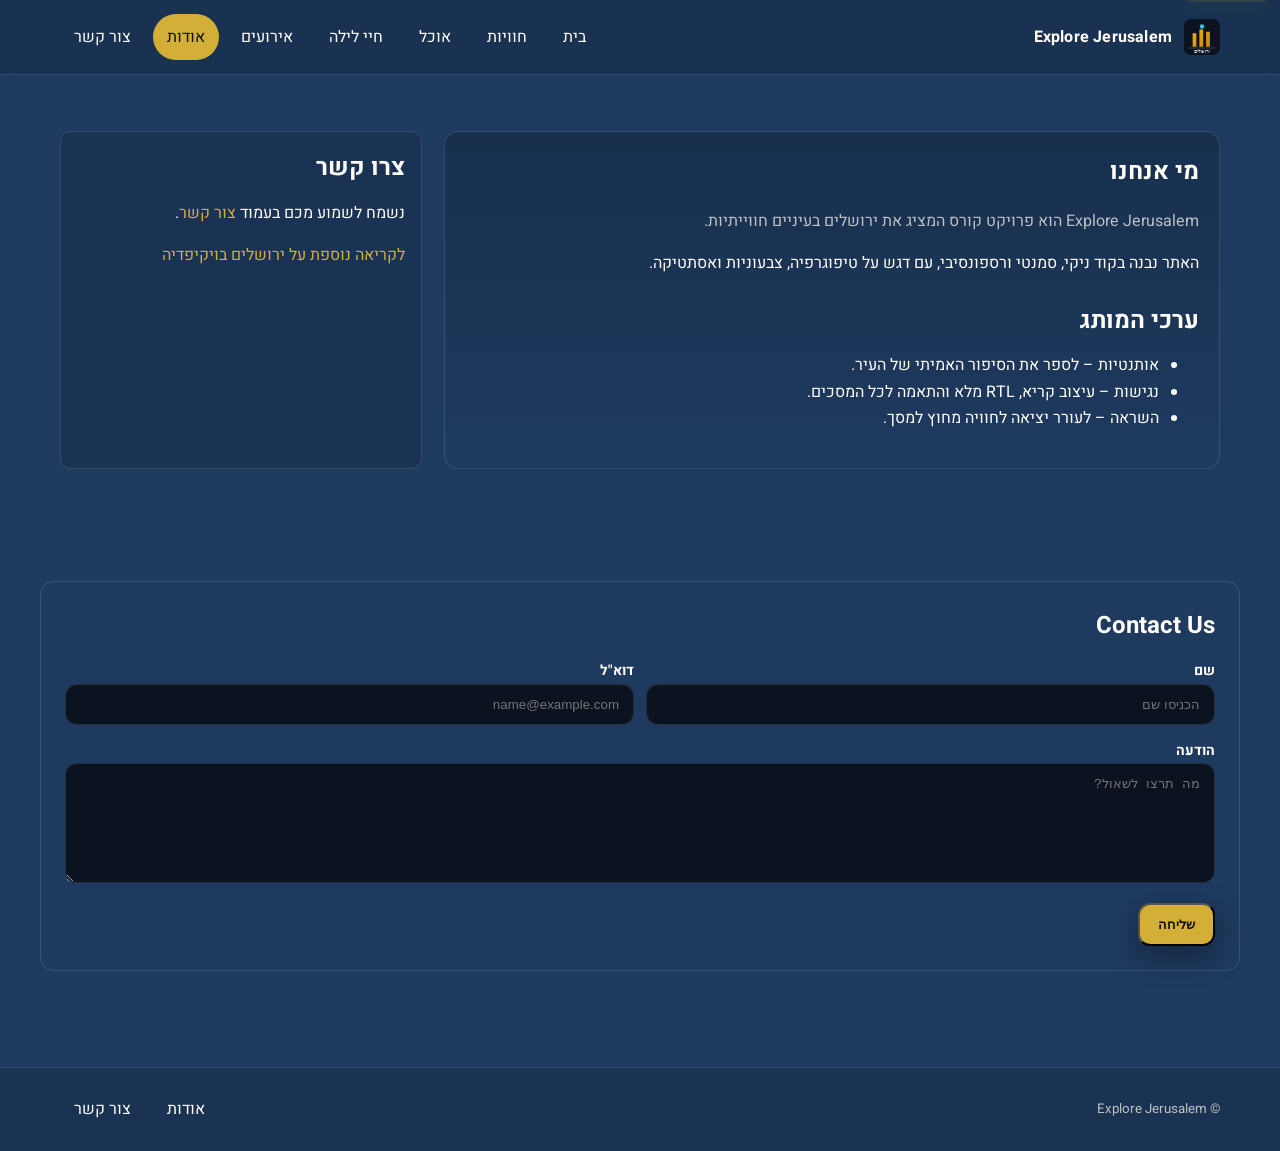
==== html/about.html @ 99f20b92 "Initial commit" ====
<!doctype html>
<html lang="he" dir="rtl">
<head>
	<meta charset="utf-8">
	<meta name="viewport" content="width=device-width, initial-scale=1">
	<title>Explore Jerusalem – אודות</title>
	<link rel="preconnect" href="https://fonts.googleapis.com">
	<link rel="preconnect" href="https://fonts.gstatic.com" crossorigin>
	<link href="https://fonts.googleapis.com/css2?family=Heebo:wght@400;700;900&display=swap" rel="stylesheet">
	<link rel="stylesheet" href="../css/style.css">
	<link rel="stylesheet" href="../css/responsive.css">
	<link rel="icon" href="../media/logo.svg">
</head>
<body>
	<a class="skip-link" href="#main">דלג לתוכן</a>
	<header class="header">
		<div class="container header-inner">
			<a class="brand" href="index.html" aria-label="בית">
				<img src="../media/logo.svg" alt="Explore Jerusalem">
				<span>Explore Jerusalem</span>
			</a>
			<input type="checkbox" id="nav-toggle" aria-label="פתיחת תפריט">
			<label class="hamburger" for="nav-toggle" aria-hidden="true"><span></span><span></span><span></span></label>
			<nav class="nav" aria-label="ניווט ראשי">
				<a href="index.html">בית</a>
				<a href="experiences.html">חוויות</a>
				<a href="food.html">אוכל</a>
				<a href="nightlife.html">חיי לילה</a>
				<a href="events.html">אירועים</a>
				<a class="active" href="about.html">אודות</a>
				<a href="contact.html">צור קשר</a>
			</nav>
		</div>
	</header>

	<main id="main" class="section">
		<div class="container layout">
			<article>
				<h1 class="m-0">מי אנחנו</h1>
				<p class="muted">Explore Jerusalem הוא פרויקט קורס המציג את ירושלים בעיניים חווייתיות.</p>
				<p class="mt-3">האתר נבנה בקוד ניקי, סמנטי ורספונסיבי, עם דגש על טיפוגרפיה, צבעוניות ואסתטיקה.
				</p>
				<h2 class="mt-6 m-0">ערכי המותג</h2>
				<ul class="mt-3">
					<li>אותנטיות – לספר את הסיפור האמיתי של העיר.</li>
					<li>נגישות – עיצוב קריא, RTL מלא והתאמה לכל המסכים.</li>
					<li>השראה – לעורר יציאה לחוויה מחוץ למסך.</li>
				</ul>
			</article>
			<aside class="aside">
				<h2 class="m-0">צרו קשר</h2>
				<p class="mt-3">נשמח לשמוע מכם בעמוד <a href="contact.html">צור קשר</a>.</p>
				<p class="mt-3"><a href="https://he.wikipedia.org/wiki/%D7%99%D7%A8%D7%95%D7%A9%D7%9C%D7%99%D7%9D" target="_blank" rel="noopener noreferrer">לקריאה נוספת על ירושלים בויקיפדיה</a></p>
			</aside>
		</div>
	</main>

	<section class="section" aria-labelledby="contact-title">
		<div class="container" style="background:#1E3A5F;border:1px solid rgba(255,253,245,0.12);border-radius:14px;padding:24px;">
			<h2 id="contact-title" class="m-0">Contact Us</h2>
			<form class="mt-3" action="#" method="post" style="display:flex;flex-wrap:wrap;gap:12px;align-items:flex-start;color:#FFFDF5;">
				<div style="flex:1 1 260px;min-width:240px;">
					<label class="label" for="about-name">שם</label>
					<input class="input" id="about-name" name="name" type="text" required placeholder="הכניסו שם">
				</div>
				<div style="flex:1 1 260px;min-width:240px;">
					<label class="label" for="about-email">דוא"ל</label>
					<input class="input" id="about-email" name="email" type="email" required placeholder="name@example.com">
				</div>
				<div style="flex:1 1 100%;min-width:240px;">
					<label class="label" for="about-message">הודעה</label>
					<textarea class="textarea" id="about-message" name="message" minlength="5" required placeholder="מה תרצו לשאול?"></textarea>
				</div>
				<button class="btn" type="submit" style="background:#D4AF37;color:#111;">שליחה</button>
			</form>
		</div>
	</section>

	<footer class="footer">
		<div class="container footer-inner">
			<small>© Explore Jerusalem</small>
			<nav class="nav" aria-label="ניווט תחתון">
				<a href="about.html">אודות</a>
				<a href="contact.html">צור קשר</a>
			</nav>
		</div>
	</footer>
</body>
</html>
---- css/style.css ----
/* Explore Jerusalem – Global Styles (RTL, Hebrew) */

:root {
	--color-bg: #1E3A5F; /* dark blue */
	--color-surface: #1E3A5F; /* unify */
	--color-card: #18304e; /* deeper card */
	--color-primary: #D4AF37; /* soft gold */
	--color-primary-600: #bd9b30; /* darker gold */
	--color-accent: #D4AF37; /* links in gold */
	--color-text: #FFFDF5; /* off-white */
	--color-muted: rgba(255, 253, 245, 0.7);
	--radius: 14px;
	--radius-sm: 10px;
	--shadow-1: 0 10px 30px rgba(0,0,0,0.35);
	--shadow-2: 0 20px 60px rgba(0,0,0,0.45);
	--max-w: 1200px;
}

/* Base */
* { box-sizing: border-box; }
html {
	direction: rtl;
	scroll-behavior: smooth;
}
body {
	margin: 0;
	font-family: "Heebo", "Rubik", "Assistant", system-ui, -apple-system, Segoe UI, Arial, sans-serif;
	background: var(--color-bg);
	color: var(--color-text);
	line-height: 1.65;
}
img { max-width: 100%; display: block; }
a { color: var(--color-accent); text-decoration: none; }
a:hover { text-decoration: underline; }

.container { width: 100%; max-width: var(--max-w); margin-inline: auto; padding-inline: 20px; }
.section { padding-block: 56px; }

/* Header & Nav */

.header {
	position: sticky; top: 0; z-index: 50;
	background: rgba(24, 48, 78, 0.75);
	backdrop-filter: blur(8px);
	border-bottom: 1px solid rgba(255, 253, 245, 0.12);
}
.header-inner { display: flex; align-items: center; justify-content: space-between; gap: 16px; padding: 14px 20px; }
.brand { display: flex; align-items: center; gap: 12px; color: var(--color-text); font-weight: 700; letter-spacing: 0.2px; }
.brand img { width: 36px; height: 36px; }

.nav {
	display: flex; align-items: center; gap: 8px; flex-wrap: wrap;
}
.nav a {
	color: var(--color-text);
	padding: 10px 14px; border-radius: 999px;
	transition: background .2s, color .2s, transform .2s;
}
.nav a:hover { background: rgba(255,253,245,0.12); color: var(--color-text); transform: translateY(-1px); }
.nav a.active { background: var(--color-primary); color: #111; }

/* Hero */
.hero {
	position: relative; isolation: isolate; overflow: hidden;
	background: url("../media/hero-jerusalem.svg") center/cover no-repeat, linear-gradient(180deg, #18304e, #1E3A5F);
}
.hero::after {
	content: ""; position: absolute; inset: 0; background: linear-gradient(180deg, rgba(0,0,0,.45), rgba(0,0,0,.65)); z-index: -1;
}
.hero-content { padding-block: 96px; text-align: center; }
.hero h1 { font-size: clamp(30px, 4vw, 56px); margin: 0 0 10px; letter-spacing: -0.5px; }
.hero p { font-size: clamp(16px, 2.2vw, 20px); color: var(--color-muted); margin: 0 0 22px; }
.btn {
	display: inline-flex; align-items: center; justify-content: center; gap: 10px;
	background: var(--color-primary); color: #111; font-weight: 700;
	padding: 12px 18px; border-radius: 12px; box-shadow: var(--shadow-1);
	transition: transform .15s ease, box-shadow .2s ease, background .2s ease;
}
.btn:hover { transform: translateY(-2px); background: var(--color-primary-600); box-shadow: var(--shadow-2); }
.btn.alt { background: transparent; color: var(--color-text); border: 1px solid rgba(255,253,245,0.35); }

/* Cards Grid */
.grid {
	display: grid; gap: 18px;
	grid-template-columns: repeat(12, 1fr);
}
.card {
	grid-column: span 12;
	background: linear-gradient(180deg, var(--color-card), #1E3A5F);
	border: 1px solid rgba(255,253,245,0.12);
	border-radius: var(--radius);
	overflow: hidden;
	box-shadow: var(--shadow-1);
}
.card img { width: 100%; height: 220px; object-fit: cover; }
.card-body { padding: 18px; }
.card h3 { margin: 0 0 6px; font-size: 20px; }
.card p { margin: 0; color: var(--color-muted); }

/* Two-column layout */
.layout {
	display: grid; gap: 22px; grid-template-columns: 1fr;
}
.aside {
 	background: rgba(24, 48, 78, 0.6);
	border: 1px solid rgba(255,253,245,0.12);
	border-radius: var(--radius-sm);
	padding: 16px;
}

/* Article */
article {
	background: linear-gradient(180deg, var(--color-card), #1E3A5F);
	border: 1px solid rgba(255,253,245,0.12);
	border-radius: var(--radius);
	padding: 20px;
}

/* Lists */
ul.inline { display: flex; flex-wrap: wrap; gap: 8px 14px; padding: 0; margin: 0; list-style: none; }

/* Footer */
.footer {
	margin-top: 40px;
	border-top: 1px solid rgba(255,253,245,0.12);
	background: rgba(24, 48, 78, 0.75);
}
.footer-inner {
	display: flex; flex-wrap: wrap; align-items: center; justify-content: space-between; gap: 12px;
	padding: 18px 20px;
}
.footer small { color: var(--color-muted); }

/* Forms */
form { display: grid; gap: 14px; }
.label { font-weight: 700; font-size: 14px; color: var(--color-text); }
.input, .textarea, .select {
	width: 100%; background: #0b1220; color: var(--color-text);
	border: 1px solid rgba(148,163,184,0.2); border-radius: 12px;
	padding: 12px 14px;
}
.textarea { min-height: 120px; resize: vertical; }
.helper { color: var(--color-muted); font-size: 12px; }

/* Tables (if needed) */
.table { width: 100%; border-collapse: collapse; overflow: hidden; border-radius: var(--radius-sm); }
.table th, .table td { padding: 12px 14px; border-bottom: 1px solid rgba(148,163,184,0.12); text-align: right; }
.table thead th { background: rgba(148,163,184,0.08); }

/* Utilities */
.m-0 { margin: 0; }
.mt-2 { margin-top: 8px; }
.mt-3 { margin-top: 12px; }
.mt-4 { margin-top: 16px; }
.mt-6 { margin-top: 24px; }
.mb-6 { margin-bottom: 24px; }
.center { text-align: center; }
.muted { color: var(--color-muted); }

/* Media Queries */
@media (min-width: 768px) {
	.grid .card { grid-column: span 6; }
	.layout { grid-template-columns: 1.5fr 0.7fr; }
	.card img { height: 200px; }
	.hero-content { padding-block: 120px; }
}
@media (min-width: 1024px) {
	.grid .card { grid-column: span 4; }
	.card img { height: 220px; }
}

/* Simple hover lifts for cards */
.card { transition: transform .2s ease, box-shadow .2s ease; }
.card:hover { transform: translateY(-4px); box-shadow: var(--shadow-2); }

/* Skip link for accessibility */
.skip-link {
	position: absolute; right: 10px; top: -40px; background: var(--color-primary); color: #111; padding: 8px 12px; border-radius: 8px;
	transition: top .2s ease;
}
.skip-link:focus { top: 10px; }
---- css/responsive.css ----
/* Mobile-first responsive rules (<= 768px) + hamburger menu */

/* Hamburger toggle (checkbox hack) */
#nav-toggle { display: none; }
.hamburger { display: none; cursor: pointer; padding: 10px 12px; border-radius: 8px; border: 1px solid rgba(255,253,245,0.25); }
.hamburger span { display: block; width: 22px; height: 2px; background: #FFFDF5; margin: 5px 0; transition: transform .2s ease, opacity .2s ease; }

@media (max-width: 768px) {
	.nav { display: none; width: 100%; flex-direction: column; gap: 6px; padding-top: 10px; }
	.header-inner { flex-wrap: wrap; }
	.hamburger { display: inline-block; }
	#nav-toggle:checked ~ .nav { display: flex; }
}

/* Layout simplification */
@media (max-width: 768px) {
	.grid { grid-template-columns: 1fr !important; }
	.layout { grid-template-columns: 1fr !important; }
	.card img { height: 200px; }
}
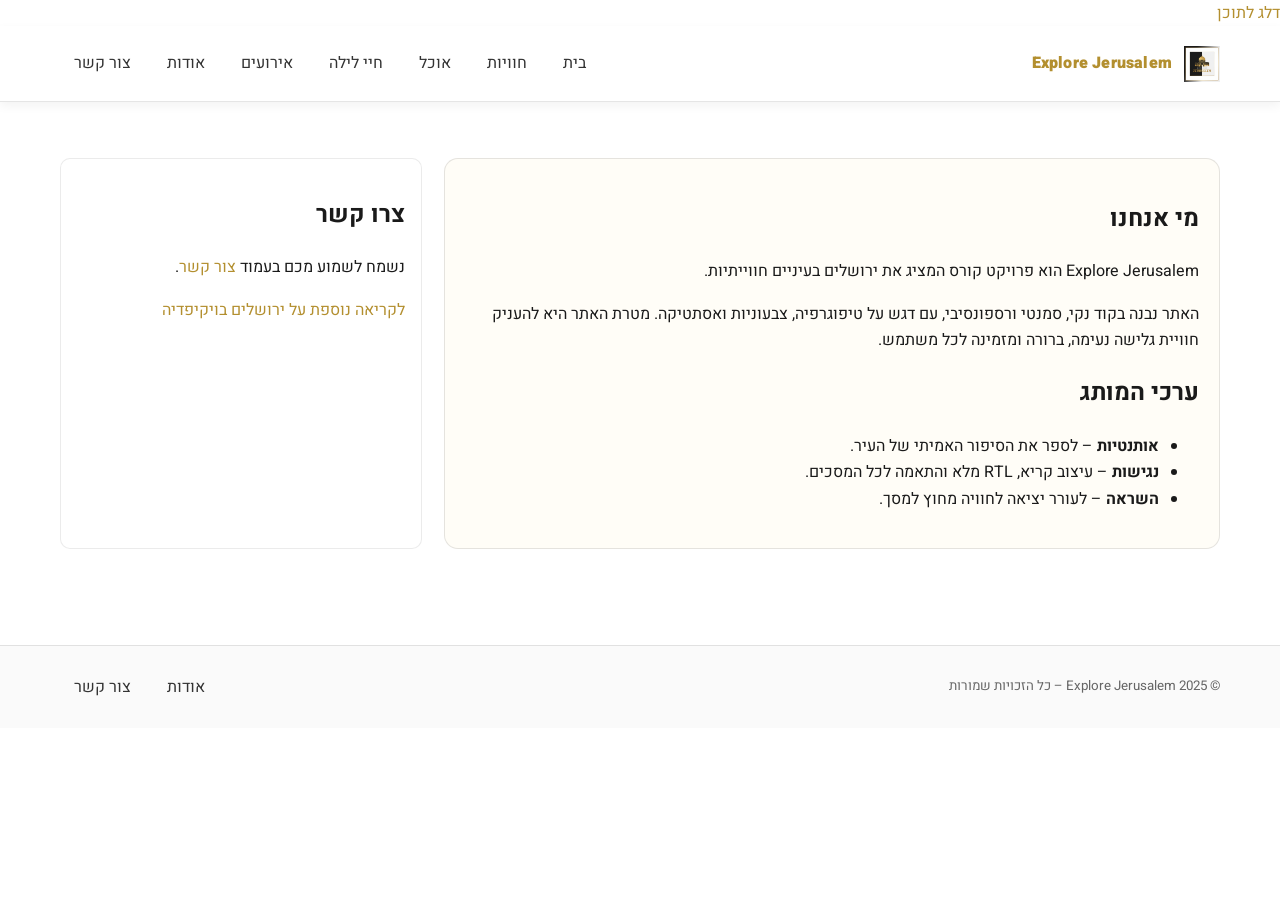
==== commit 6126f1bc: "Created full Explore Jerusalem static website structure: - Added main pages: index, food, experience" ====
--- a/html/about.html
+++ b/html/about.html
@@ -1,91 +1,66 @@
 <!doctype html>
 <html lang="he" dir="rtl">
 <head>
-	<meta charset="utf-8">
-	<meta name="viewport" content="width=device-width, initial-scale=1">
-	<title>Explore Jerusalem – אודות</title>
-	<link rel="preconnect" href="https://fonts.googleapis.com">
-	<link rel="preconnect" href="https://fonts.gstatic.com" crossorigin>
-	<link href="https://fonts.googleapis.com/css2?family=Heebo:wght@400;700;900&display=swap" rel="stylesheet">
-	<link rel="stylesheet" href="../css/style.css">
-	<link rel="stylesheet" href="../css/responsive.css">
-	<link rel="icon" href="../media/logo.svg">
+  <meta charset="utf-8">
+  <meta name="viewport" content="width=device-width, initial-scale=1">
+  <title>Explore Jerusalem – אודות</title>
+  <link rel="preconnect" href="https://fonts.googleapis.com">
+  <link rel="preconnect" href="https://fonts.gstatic.com" crossorigin>
+  <link href="https://fonts.googleapis.com/css2?family=Heebo:wght@400;700;900&display=swap" rel="stylesheet">
+  <link rel="stylesheet" href="../css/style.css">
+  <link rel="stylesheet" href="../css/responsive.css">
+  <link rel="icon" href="../media/logo.png">
 </head>
 <body>
-	<a class="skip-link" href="#main">דלג לתוכן</a>
-	<header class="header">
-		<div class="container header-inner">
-			<a class="brand" href="index.html" aria-label="בית">
-				<img src="../media/logo.svg" alt="Explore Jerusalem">
-				<span>Explore Jerusalem</span>
-			</a>
-			<input type="checkbox" id="nav-toggle" aria-label="פתיחת תפריט">
-			<label class="hamburger" for="nav-toggle" aria-hidden="true"><span></span><span></span><span></span></label>
-			<nav class="nav" aria-label="ניווט ראשי">
-				<a href="index.html">בית</a>
-				<a href="experiences.html">חוויות</a>
-				<a href="food.html">אוכל</a>
-				<a href="nightlife.html">חיי לילה</a>
-				<a href="events.html">אירועים</a>
-				<a class="active" href="about.html">אודות</a>
-				<a href="contact.html">צור קשר</a>
-			</nav>
-		</div>
-	</header>
+  <a class="skip-link" href="#main">דלג לתוכן</a>
 
-	<main id="main" class="section">
-		<div class="container layout">
-			<article>
-				<h1 class="m-0">מי אנחנו</h1>
-				<p class="muted">Explore Jerusalem הוא פרויקט קורס המציג את ירושלים בעיניים חווייתיות.</p>
-				<p class="mt-3">האתר נבנה בקוד ניקי, סמנטי ורספונסיבי, עם דגש על טיפוגרפיה, צבעוניות ואסתטיקה.
-				</p>
-				<h2 class="mt-6 m-0">ערכי המותג</h2>
-				<ul class="mt-3">
-					<li>אותנטיות – לספר את הסיפור האמיתי של העיר.</li>
-					<li>נגישות – עיצוב קריא, RTL מלא והתאמה לכל המסכים.</li>
-					<li>השראה – לעורר יציאה לחוויה מחוץ למסך.</li>
-				</ul>
-			</article>
-			<aside class="aside">
-				<h2 class="m-0">צרו קשר</h2>
-				<p class="mt-3">נשמח לשמוע מכם בעמוד <a href="contact.html">צור קשר</a>.</p>
-				<p class="mt-3"><a href="https://he.wikipedia.org/wiki/%D7%99%D7%A8%D7%95%D7%A9%D7%9C%D7%99%D7%9D" target="_blank" rel="noopener noreferrer">לקריאה נוספת על ירושלים בויקיפדיה</a></p>
-			</aside>
-		</div>
-	</main>
+  <!-- ה־Header ייטען אוטומטית -->
+  <div id="header-placeholder"></div>
 
-	<section class="section" aria-labelledby="contact-title">
-		<div class="container" style="background:#1E3A5F;border:1px solid rgba(255,253,245,0.12);border-radius:14px;padding:24px;">
-			<h2 id="contact-title" class="m-0">Contact Us</h2>
-			<form class="mt-3" action="#" method="post" style="display:flex;flex-wrap:wrap;gap:12px;align-items:flex-start;color:#FFFDF5;">
-				<div style="flex:1 1 260px;min-width:240px;">
-					<label class="label" for="about-name">שם</label>
-					<input class="input" id="about-name" name="name" type="text" required placeholder="הכניסו שם">
-				</div>
-				<div style="flex:1 1 260px;min-width:240px;">
-					<label class="label" for="about-email">דוא"ל</label>
-					<input class="input" id="about-email" name="email" type="email" required placeholder="name@example.com">
-				</div>
-				<div style="flex:1 1 100%;min-width:240px;">
-					<label class="label" for="about-message">הודעה</label>
-					<textarea class="textarea" id="about-message" name="message" minlength="5" required placeholder="מה תרצו לשאול?"></textarea>
-				</div>
-				<button class="btn" type="submit" style="background:#D4AF37;color:#111;">שליחה</button>
-			</form>
-		</div>
-	</section>
+  <main id="main" class="section">
+    <div class="container layout">
+      <article>
+        <h1 class="m-0">מי אנחנו</h1>
+        <p class="muted">Explore Jerusalem הוא פרויקט קורס המציג את ירושלים בעיניים חווייתיות.</p>
 
-	<footer class="footer">
-		<div class="container footer-inner">
-			<small>© Explore Jerusalem</small>
-			<nav class="nav" aria-label="ניווט תחתון">
-				<a href="about.html">אודות</a>
-				<a href="contact.html">צור קשר</a>
-			</nav>
-		</div>
-	</footer>
+        <p class="mt-3">
+          האתר נבנה בקוד נקי, סמנטי ורספונסיבי, עם דגש על טיפוגרפיה, צבעוניות ואסתטיקה.  
+          מטרת האתר היא להעניק חוויית גלישה נעימה, ברורה ומזמינה לכל משתמש.
+        </p>
+
+        <h2 class="mt-6 m-0">ערכי המותג</h2>
+        <ul class="mt-3">
+          <li><strong>אותנטיות</strong> – לספר את הסיפור האמיתי של העיר.</li>
+          <li><strong>נגישות</strong> – עיצוב קריא, RTL מלא והתאמה לכל המסכים.</li>
+          <li><strong>השראה</strong> – לעורר יציאה לחוויה מחוץ למסך.</li>
+        </ul>
+      </article>
+
+      <aside class="aside">
+        <h2 class="m-0">צרו קשר</h2>
+        <p class="mt-3">נשמח לשמוע מכם בעמוד <a href="contact.html">צור קשר</a>.</p>
+        <p class="mt-3">
+          <a href="https://he.wikipedia.org/wiki/%D7%99%D7%A8%D7%95%D7%A9%D7%9C%D7%99%D7%9D"
+             target="_blank" rel="noopener noreferrer">
+             לקריאה נוספת על ירושלים בויקיפדיה
+          </a>
+        </p>
+      </aside>
+    </div>
+  </main>
+
+  <!-- ה־Footer ייטען אוטומטית -->
+  <div id="footer-placeholder"></div>
+
+  <script>
+    // טעינת Header ו-Footer
+    fetch("../components/header.html")
+      .then(res => res.text())
+      .then(data => document.getElementById("header-placeholder").innerHTML = data);
+
+    fetch("../components/footer.html")
+      .then(res => res.text())
+      .then(data => document.getElementById("footer-placeholder").innerHTML = data);
+  </script>
 </body>
 </html>
-
-
--- a/css/style.css
+++ b/css/style.css
@@ -1,18 +1,18 @@
-/* Explore Jerusalem – Global Styles (RTL, Hebrew) */
+/* Explore Jerusalem – Light Theme (Gold & White, RTL, Hebrew) */
 
 :root {
-	--color-bg: #1E3A5F; /* dark blue */
-	--color-surface: #1E3A5F; /* unify */
-	--color-card: #18304e; /* deeper card */
-	--color-primary: #D4AF37; /* soft gold */
-	--color-primary-600: #bd9b30; /* darker gold */
-	--color-accent: #D4AF37; /* links in gold */
-	--color-text: #FFFDF5; /* off-white */
-	--color-muted: rgba(255, 253, 245, 0.7);
+	--color-bg: #ffffff; /* bright background */
+	--color-surface: #f9f7f2; /* off-white section */
+	--color-card: #fffdf7; /* cards */
+	--color-primary: #d4af37; /* gold */
+	--color-primary-600: #b38f2f; /* darker gold */
+	--color-accent: #b38f2f; /* for hover and icons */
+	--color-text: #1a1a1a; /* main text */
+	--color-muted: #555555; /* secondary text */
 	--radius: 14px;
 	--radius-sm: 10px;
-	--shadow-1: 0 10px 30px rgba(0,0,0,0.35);
-	--shadow-2: 0 20px 60px rgba(0,0,0,0.45);
+	--shadow-1: 0 4px 16px rgba(0,0,0,0.1);
+	--shadow-2: 0 6px 24px rgba(0,0,0,0.15);
 	--max-w: 1200px;
 }
 
@@ -37,47 +37,74 @@
 .section { padding-block: 56px; }
 
 /* Header & Nav */
-
 .header {
 	position: sticky; top: 0; z-index: 50;
-	background: rgba(24, 48, 78, 0.75);
+	background: rgba(255, 255, 255, 0.9);
 	backdrop-filter: blur(8px);
-	border-bottom: 1px solid rgba(255, 253, 245, 0.12);
+	border-bottom: 1px solid rgba(0,0,0,0.1);
+	box-shadow: 0 4px 10px rgba(0,0,0,0.05);
 }
 .header-inner { display: flex; align-items: center; justify-content: space-between; gap: 16px; padding: 14px 20px; }
-.brand { display: flex; align-items: center; gap: 12px; color: var(--color-text); font-weight: 700; letter-spacing: 0.2px; }
+.brand { display: flex; align-items: center; gap: 12px; color: var(--color-primary-600); font-weight: 900; letter-spacing: 0.2px; }
 .brand img { width: 36px; height: 36px; }
 
 .nav {
 	display: flex; align-items: center; gap: 8px; flex-wrap: wrap;
 }
 .nav a {
-	color: var(--color-text);
+	color: #333;
 	padding: 10px 14px; border-radius: 999px;
 	transition: background .2s, color .2s, transform .2s;
 }
-.nav a:hover { background: rgba(255,253,245,0.12); color: var(--color-text); transform: translateY(-1px); }
-.nav a.active { background: var(--color-primary); color: #111; }
+.nav a:hover { background: rgba(212,175,55,0.15); color: #111; transform: translateY(-1px); }
+.nav a.active { background: var(--color-primary); color: white; }
 
 /* Hero */
 .hero {
 	position: relative; isolation: isolate; overflow: hidden;
-	background: url("../media/hero-jerusalem.svg") center/cover no-repeat, linear-gradient(180deg, #18304e, #1E3A5F);
+	background: url("../media/jerusalem.jpg") center/cover no-repeat;
 }
 .hero::after {
-	content: ""; position: absolute; inset: 0; background: linear-gradient(180deg, rgba(0,0,0,.45), rgba(0,0,0,.65)); z-index: -1;
-}
-.hero-content { padding-block: 96px; text-align: center; }
-.hero h1 { font-size: clamp(30px, 4vw, 56px); margin: 0 0 10px; letter-spacing: -0.5px; }
-.hero p { font-size: clamp(16px, 2.2vw, 20px); color: var(--color-muted); margin: 0 0 22px; }
+	content: ""; position: absolute; inset: 0;
+	background: linear-gradient(180deg, rgba(255,255,255,0.15), rgba(255,255,255,0.8));
+	z-index: -1;
+}
+.hero-content {
+	padding-block: 120px;
+	text-align: center;
+	color: #222;
+}
+.hero h1 {
+	font-size: clamp(32px, 4vw, 56px);
+	margin: 0 0 10px;
+	color: #1a1a1a;
+	font-weight: 900;
+}
+.hero p {
+	font-size: clamp(16px, 2vw, 20px);
+	color: #444;
+	margin: 0 0 24px;
+}
 .btn {
 	display: inline-flex; align-items: center; justify-content: center; gap: 10px;
-	background: var(--color-primary); color: #111; font-weight: 700;
-	padding: 12px 18px; border-radius: 12px; box-shadow: var(--shadow-1);
+	background: var(--color-primary);
+	color: #fff;
+	font-weight: 700;
+	padding: 12px 20px;
+	border-radius: 12px;
+	box-shadow: var(--shadow-1);
 	transition: transform .15s ease, box-shadow .2s ease, background .2s ease;
 }
-.btn:hover { transform: translateY(-2px); background: var(--color-primary-600); box-shadow: var(--shadow-2); }
-.btn.alt { background: transparent; color: var(--color-text); border: 1px solid rgba(255,253,245,0.35); }
+.btn:hover {
+	transform: translateY(-2px);
+	background: var(--color-primary-600);
+	box-shadow: var(--shadow-2);
+}
+.btn.alt {
+	background: transparent;
+	color: var(--color-primary-600);
+	border: 2px solid var(--color-primary-600);
+}
 
 /* Cards Grid */
 .grid {
@@ -86,98 +113,108 @@
 }
 .card {
 	grid-column: span 12;
-	background: linear-gradient(180deg, var(--color-card), #1E3A5F);
-	border: 1px solid rgba(255,253,245,0.12);
+	background: var(--color-card);
+	border: 1px solid rgba(0,0,0,0.08);
 	border-radius: var(--radius);
 	overflow: hidden;
 	box-shadow: var(--shadow-1);
 }
 .card img { width: 100%; height: 220px; object-fit: cover; }
 .card-body { padding: 18px; }
-.card h3 { margin: 0 0 6px; font-size: 20px; }
-.card p { margin: 0; color: var(--color-muted); }
+.card h3 { margin: 0 0 6px; font-size: 20px; color: #111; }
+.card p { margin: 0; color: #555; }
 
 /* Two-column layout */
 .layout {
 	display: grid; gap: 22px; grid-template-columns: 1fr;
 }
 .aside {
- 	background: rgba(24, 48, 78, 0.6);
-	border: 1px solid rgba(255,253,245,0.12);
+	background: #fff;
+	border: 1px solid rgba(0,0,0,0.08);
 	border-radius: var(--radius-sm);
 	padding: 16px;
 }
 
 /* Article */
 article {
-	background: linear-gradient(180deg, var(--color-card), #1E3A5F);
-	border: 1px solid rgba(255,253,245,0.12);
+	background: var(--color-card);
+	border: 1px solid rgba(0,0,0,0.1);
 	border-radius: var(--radius);
 	padding: 20px;
 }
-
-/* Lists */
-ul.inline { display: flex; flex-wrap: wrap; gap: 8px 14px; padding: 0; margin: 0; list-style: none; }
 
 /* Footer */
 .footer {
 	margin-top: 40px;
-	border-top: 1px solid rgba(255,253,245,0.12);
-	background: rgba(24, 48, 78, 0.75);
+	border-top: 1px solid rgba(0,0,0,0.1);
+	background: #fafafa;
+	color: #555;
 }
 .footer-inner {
 	display: flex; flex-wrap: wrap; align-items: center; justify-content: space-between; gap: 12px;
 	padding: 18px 20px;
 }
-.footer small { color: var(--color-muted); }
+.footer small { color: #666; }
 
 /* Forms */
 form { display: grid; gap: 14px; }
-.label { font-weight: 700; font-size: 14px; color: var(--color-text); }
-.input, .textarea, .select {
-	width: 100%; background: #0b1220; color: var(--color-text);
-	border: 1px solid rgba(148,163,184,0.2); border-radius: 12px;
-	padding: 12px 14px;
-}
-.textarea { min-height: 120px; resize: vertical; }
-.helper { color: var(--color-muted); font-size: 12px; }
-
-/* Tables (if needed) */
-.table { width: 100%; border-collapse: collapse; overflow: hidden; border-radius: var(--radius-sm); }
-.table th, .table td { padding: 12px 14px; border-bottom: 1px solid rgba(148,163,184,0.12); text-align: right; }
-.table thead th { background: rgba(148,163,184,0.08); }
-
-/* Utilities */
-.m-0 { margin: 0; }
-.mt-2 { margin-top: 8px; }
-.mt-3 { margin-top: 12px; }
-.mt-4 { margin-top: 16px; }
-.mt-6 { margin-top: 24px; }
-.mb-6 { margin-bottom: 24px; }
-.center { text-align: center; }
-.muted { color: var(--color-muted); }
-
-/* Media Queries */
+
+/* Responsive Cards & Layout */
 @media (min-width: 768px) {
 	.grid .card { grid-column: span 6; }
 	.layout { grid-template-columns: 1.5fr 0.7fr; }
-	.card img { height: 200px; }
-	.hero-content { padding-block: 120px; }
 }
 @media (min-width: 1024px) {
 	.grid .card { grid-column: span 4; }
-	.card img { height: 220px; }
-}
-
-/* Simple hover lifts for cards */
-.card { transition: transform .2s ease, box-shadow .2s ease; }
-.card:hover { transform: translateY(-4px); box-shadow: var(--shadow-2); }
-
-/* Skip link for accessibility */
-.skip-link {
-	position: absolute; right: 10px; top: -40px; background: var(--color-primary); color: #111; padding: 8px 12px; border-radius: 8px;
-	transition: top .2s ease;
-}
-.skip-link:focus { top: 10px; }
-
-
+}
+
+/* Card Hover */
+.card {
+	transition: transform .2s ease, box-shadow .2s ease;
+}
+.card:hover {
+	transform: translateY(-4px);
+	box-shadow: var(--shadow-2);
+}
+
+
+details {
+  margin-top: 10px;
+  border-top: 1px solid rgba(0,0,0,0.1);
+  padding-top: 8px;
+}
+
+summary {
+  cursor: pointer;
+  font-weight: 700;
+  color: var(--color-primary-600);
+  list-style: none;
+  transition: color 0.2s ease;
+}
+
+summary:hover {
+  color: var(--color-primary);
+}
+
+details[open] summary {
+  color: var(--color-primary);
+}
+
+details .info {
+  margin-top: 10px;
+  background: var(--color-surface);
+  border-radius: var(--radius-sm);
+  padding: 12px 14px;
+  font-size: 0.95rem;
+  color: var(--color-text);
+  line-height: 1.7;
+}
+
+details .info ul {
+  padding-right: 18px;
+  margin: 6px 0 0 0;
+}
+
+details .info li {
+  margin-bottom: 4px;
+}
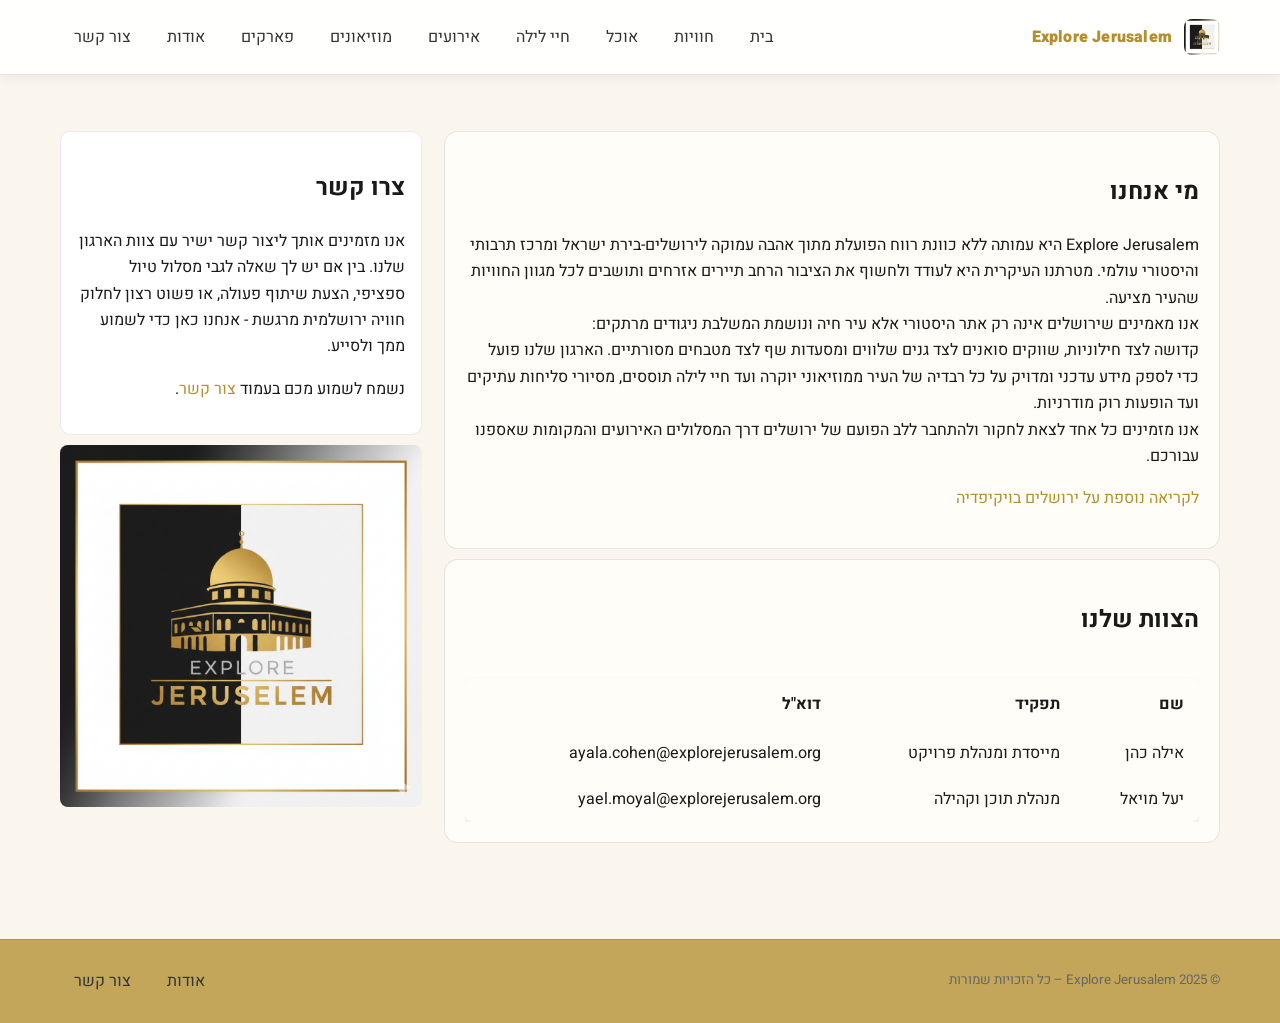
==== commit 6cf948cb: "Finalize Site Structure and Visual Enhancements" ====
--- a/html/about.html
+++ b/html/about.html
@@ -12,55 +12,109 @@
   <link rel="icon" href="../media/logo.png">
 </head>
 <body>
-  <a class="skip-link" href="#main">דלג לתוכן</a>
+  
+  <header class="header" role="banner">
+    <div class="container header-inner">
+      <a class="brand" href="index.html" aria-label="בית">
+        <img src="../media/logo.png" alt="Explore Jerusalem">
+        <span>Explore Jerusalem</span>
+      </a>
 
-  <!-- ה־Header ייטען אוטומטית -->
-  <div id="header-placeholder"></div>
+      <input type="checkbox" id="nav-toggle" aria-label="פתיחת תפריט">
+      <label class="hamburger" for="nav-toggle" aria-hidden="true">
+        <span></span>
+        <span></span>
+        <span></span>
+      </label>
+
+      <nav class="nav" aria-label="ניווט ראשי">
+        <a href="index.html">בית</a>
+        <a href="experiences.html">חוויות</a>
+        <a href="food.html">אוכל</a>
+        <a href="nightlife.html">חיי לילה</a>
+        <a href="events.html">אירועים</a>
+        <a href="museum.html">מוזיאונים</a>
+        <a href="park.html">פארקים</a>
+        <a href="about.html">אודות</a>
+        <a href="contact.html">צור קשר</a>
+      </nav>
+    </div>
+  </header>
 
   <main id="main" class="section">
     <div class="container layout">
-      <article>
-        <h1 class="m-0">מי אנחנו</h1>
-        <p class="muted">Explore Jerusalem הוא פרויקט קורס המציג את ירושלים בעיניים חווייתיות.</p>
+      <div class="col-flex-container">
+        <article>
+          <h1 class="m-0">מי אנחנו</h1>
+          <p>
+            Explore Jerusalem היא עמותה ללא כוונת רווח הפועלת מתוך אהבה עמוקה לירושלים-בירת ישראל ומרכז תרבותי והיסטורי עולמי. מטרתנו העיקרית היא לעודד ולחשוף את הציבור הרחב תיירים אזרחים ותושבים לכל מגוון החוויות שהעיר מציעה.
+            <br/>
+            אנו מאמינים שירושלים אינה רק אתר היסטורי אלא עיר חיה ונושמת המשלבת ניגודים מרתקים:<br/>
+            קדושה לצד חילוניות, שווקים סואנים לצד גנים שלווים ומסעדות שף לצד מטבחים מסורתיים. הארגון שלנו פועל כדי לספק מידע עדכני ומדויק על כל רבדיה של העיר ממוזיאוני יוקרה ועד חיי לילה תוססים, מסיורי סליחות עתיקים ועד הופעות רוק מודרניות.
+            <br/>
+            אנו מזמינים כל אחד לצאת לחקור ולהתחבר ללב הפועם של ירושלים דרך המסלולים האירועים והמקומות שאספנו עבורכם.
+          </p>
+          <p class="mt-3">
+            <a href="https://he.wikipedia.org/wiki/%D7%99%D7%A8%D7%95%D7%A9%D7%9C%D7%99%D7%9D"
+              target="_blank" rel="noopener noreferrer">
+              לקריאה נוספת על ירושלים בויקיפדיה
+            </a>
+          </p>
+        </article>
+        <article>
+          <h2 class="m-0">הצוות שלנו</h1>
+          <div class="table-responsive">
+            <table>
+              <thead>
+                <tr>
+                  <th>שם</th>
+                  <th>תפקיד</th>
+                  <th>דוא"ל</th>
+                </tr>
+              </thead>
+              <tbody>
+                <tr>
+                  <td>אילה כהן</td>
+                  <td>מייסדת ומנהלת פרויקט</td>
+                  <td>ayala.cohen@explorejerusalem.org</td>
+                </tr>
+                <tr>
+                  <td>יעל מויאל</td>
+                  <td>מנהלת תוכן וקהילה</td>
+                  <td>yael.moyal@explorejerusalem.org</td>
+                </tr>
+              </tbody>
+            </table>
+          </div>
+        </article>
+      </div>
+      <div class="col-flex-container">
+        <aside class="aside">
+          <h2 class="m-0">צרו קשר</h2>
+          <p>
+            אנו מזמינים אותך ליצור קשר ישיר עם צוות הארגון שלנו. בין אם יש לך שאלה לגבי מסלול טיול ספציפי, הצעת שיתוף פעולה, או פשוט רצון לחלוק חוויה ירושלמית מרגשת - אנחנו כאן כדי לשמוע ממך ולסייע.
+          </p>
+          <p class="mt-3">נשמח לשמוע מכם בעמוד <a href="contact.html">צור קשר</a>.</p>
+        </aside>
+        <div>
+          <img src="../media/logo.png"/>
+        </div>
+      </div>
 
-        <p class="mt-3">
-          האתר נבנה בקוד נקי, סמנטי ורספונסיבי, עם דגש על טיפוגרפיה, צבעוניות ואסתטיקה.  
-          מטרת האתר היא להעניק חוויית גלישה נעימה, ברורה ומזמינה לכל משתמש.
-        </p>
-
-        <h2 class="mt-6 m-0">ערכי המותג</h2>
-        <ul class="mt-3">
-          <li><strong>אותנטיות</strong> – לספר את הסיפור האמיתי של העיר.</li>
-          <li><strong>נגישות</strong> – עיצוב קריא, RTL מלא והתאמה לכל המסכים.</li>
-          <li><strong>השראה</strong> – לעורר יציאה לחוויה מחוץ למסך.</li>
-        </ul>
-      </article>
-
-      <aside class="aside">
-        <h2 class="m-0">צרו קשר</h2>
-        <p class="mt-3">נשמח לשמוע מכם בעמוד <a href="contact.html">צור קשר</a>.</p>
-        <p class="mt-3">
-          <a href="https://he.wikipedia.org/wiki/%D7%99%D7%A8%D7%95%D7%A9%D7%9C%D7%99%D7%9D"
-             target="_blank" rel="noopener noreferrer">
-             לקריאה נוספת על ירושלים בויקיפדיה
-          </a>
-        </p>
-      </aside>
+      
+      
     </div>
   </main>
 
-  <!-- ה־Footer ייטען אוטומטית -->
-  <div id="footer-placeholder"></div>
+  <footer class="footer" role="contentinfo">
+    <div class="container footer-inner">
+      <small>© 2025 Explore Jerusalem – כל הזכויות שמורות</small>
+      <nav class="nav" aria-label="ניווט תחתון">
+      <a href="about.html">אודות</a>
+      <a href="contact.html">צור קשר</a>
+      </nav>
+    </div>
+  </footer>
 
-  <script>
-    // טעינת Header ו-Footer
-    fetch("../components/header.html")
-      .then(res => res.text())
-      .then(data => document.getElementById("header-placeholder").innerHTML = data);
-
-    fetch("../components/footer.html")
-      .then(res => res.text())
-      .then(data => document.getElementById("footer-placeholder").innerHTML = data);
-  </script>
 </body>
 </html>
--- a/css/style.css
+++ b/css/style.css
@@ -1,7 +1,7 @@
 /* Explore Jerusalem – Light Theme (Gold & White, RTL, Hebrew) */
 
 :root {
-	--color-bg: #ffffff; /* bright background */
+	--color-bg: #FAF6ED; /* bright background */
 	--color-surface: #f9f7f2; /* off-white section */
 	--color-card: #fffdf7; /* cards */
 	--color-primary: #d4af37; /* gold */
@@ -11,17 +11,20 @@
 	--color-muted: #555555; /* secondary text */
 	--radius: 14px;
 	--radius-sm: 10px;
-	--shadow-1: 0 4px 16px rgba(0,0,0,0.1);
-	--shadow-2: 0 6px 24px rgba(0,0,0,0.15);
+	--shadow-1: 0 4px 16px rgba(0,0,0,0.45);
+	--shadow-2: 0 6px 24px rgba(0,0,0,0.65);
+	--shadow-3: 0 6px 24px rgba(0,0,0,0.15);
 	--max-w: 1200px;
 }
 
 /* Base */
 * { box-sizing: border-box; }
+
 html {
 	direction: rtl;
 	scroll-behavior: smooth;
 }
+
 body {
 	margin: 0;
 	font-family: "Heebo", "Rubik", "Assistant", system-ui, -apple-system, Segoe UI, Arial, sans-serif;
@@ -29,62 +32,120 @@
 	color: var(--color-text);
 	line-height: 1.65;
 }
-img { max-width: 100%; display: block; }
-a { color: var(--color-accent); text-decoration: none; }
-a:hover { text-decoration: underline; }
-
-.container { width: 100%; max-width: var(--max-w); margin-inline: auto; padding-inline: 20px; }
-.section { padding-block: 56px; }
+
+img { 
+	max-width: 100%;
+	display: block; 
+	border-radius: 8px;
+}
+
+a { 
+	color: var(--color-accent); 
+	text-decoration: none; 
+}
+
+a:hover { 
+	text-decoration: underline; 
+}
+
+.container { 
+	width: 100%;
+	max-width: var(--max-w); 
+	margin-inline: auto; 
+	padding-inline: 20px; 
+	padding-block: 56px;
+}
+
 
 /* Header & Nav */
 .header {
-	position: sticky; top: 0; z-index: 50;
-	background: rgba(255, 255, 255, 0.9);
+	position: sticky;
+	top: 0; 
+	z-index: 50;
+	background: rgba(255, 255, 255, 0.932);
 	backdrop-filter: blur(8px);
 	border-bottom: 1px solid rgba(0,0,0,0.1);
 	box-shadow: 0 4px 10px rgba(0,0,0,0.05);
 }
-.header-inner { display: flex; align-items: center; justify-content: space-between; gap: 16px; padding: 14px 20px; }
-.brand { display: flex; align-items: center; gap: 12px; color: var(--color-primary-600); font-weight: 900; letter-spacing: 0.2px; }
-.brand img { width: 36px; height: 36px; }
-
+
+.header-inner { 
+	display: flex; 
+	align-items: center; 
+	justify-content: space-between; 
+	gap: 16px; 
+	padding: 14px 20px; }
+
+.brand { 
+	display: flex;
+	align-items: center;
+	gap: 12px;
+	color: var(--color-primary-600); 
+	font-weight: 900; 
+	letter-spacing: 0.2px; 
+}
+
+.brand img { 
+	width: 36px; 
+	height: 36px; 
+}
+
+/*nav*/
 .nav {
-	display: flex; align-items: center; gap: 8px; flex-wrap: wrap;
-}
+	display: flex; 
+	align-items: center; 
+	gap: 8px; 
+	flex-wrap: wrap;
+}
+
 .nav a {
 	color: #333;
-	padding: 10px 14px; border-radius: 999px;
+	padding: 10px 14px; 
+	border-radius: 999px;
 	transition: background .2s, color .2s, transform .2s;
 }
-.nav a:hover { background: rgba(212,175,55,0.15); color: #111; transform: translateY(-1px); }
-.nav a.active { background: var(--color-primary); color: white; }
+.nav a:hover { 
+	background: rgba(212,175,55,0.15);
+	color: #111; 
+	transform: translateY(-1px); }
+
+.nav a.active { 
+	background: var(--color-primary); 
+	color: white; 
+}
 
 /* Hero */
 .hero {
-	position: relative; isolation: isolate; overflow: hidden;
+	position: relative; 
+	isolation: isolate; 
+	overflow: hidden;
 	background: url("../media/jerusalem.jpg") center/cover no-repeat;
 }
+
 .hero::after {
 	content: ""; position: absolute; inset: 0;
 	background: linear-gradient(180deg, rgba(255,255,255,0.15), rgba(255,255,255,0.8));
 	z-index: -1;
 }
+
 .hero-content {
 	padding-block: 120px;
 	text-align: center;
 	color: #222;
 }
+
 .hero h1 {
 	font-size: clamp(32px, 4vw, 56px);
 	margin: 0 0 10px;
 	color: #1a1a1a;
 	font-weight: 900;
 }
+
 .hero p {
 	font-size: clamp(16px, 2vw, 20px);
 	color: #444;
 	margin: 0 0 24px;
 }
+
 .btn {
 	display: inline-flex; align-items: center; justify-content: center; gap: 10px;
 	background: var(--color-primary);
@@ -95,11 +156,13 @@
 	box-shadow: var(--shadow-1);
 	transition: transform .15s ease, box-shadow .2s ease, background .2s ease;
 }
+
 .btn:hover {
 	transform: translateY(-2px);
 	background: var(--color-primary-600);
-	box-shadow: var(--shadow-2);
-}
+	box-shadow: var(--shadow-1);
+}
+
 .btn.alt {
 	background: transparent;
 	color: var(--color-primary-600);
@@ -108,9 +171,11 @@
 
 /* Cards Grid */
 .grid {
-	display: grid; gap: 18px;
+	display: grid; 
+	gap: 18px;
 	grid-template-columns: repeat(12, 1fr);
 }
+
 .card {
 	grid-column: span 12;
 	background: var(--color-card);
@@ -119,15 +184,33 @@
 	overflow: hidden;
 	box-shadow: var(--shadow-1);
 }
-.card img { width: 100%; height: 220px; object-fit: cover; }
+
+.card img { 
+	width: 100%; 
+	height: 220px; 
+	object-fit: cover; 
+}
+
 .card-body { padding: 18px; }
-.card h3 { margin: 0 0 6px; font-size: 20px; color: #111; }
-.card p { margin: 0; color: #555; }
+
+.card h3 {
+	margin: 0 0 6px; 
+	font-size: 20px; 
+	color: #111; 
+}
+
+.card p { 
+	margin: 0; 
+	color: #555; 
+}
 
 /* Two-column layout */
 .layout {
-	display: grid; gap: 22px; grid-template-columns: 1fr;
-}
+	display: grid; 
+	gap: 22px; 
+	grid-template-columns: 1fr;
+}
+
 .aside {
 	background: #fff;
 	border: 1px solid rgba(0,0,0,0.08);
@@ -147,31 +230,36 @@
 .footer {
 	margin-top: 40px;
 	border-top: 1px solid rgba(0,0,0,0.1);
-	background: #fafafa;
-	color: #555;
+	background: #b3902fc6;
+	color: #ffffff;
 }
 .footer-inner {
-	display: flex; flex-wrap: wrap; align-items: center; justify-content: space-between; gap: 12px;
+	display: flex;
+	flex-wrap: wrap; 
+	align-items: center; 
+	justify-content: space-between; 
+	gap: 12px;
 	padding: 18px 20px;
 }
+
 .footer small { color: #666; }
 
+.footer .nav a:hover{
+	background: rgba(255, 255, 255, 0.227);
+}
+
 /* Forms */
-form { display: grid; gap: 14px; }
-
-/* Responsive Cards & Layout */
-@media (min-width: 768px) {
-	.grid .card { grid-column: span 6; }
-	.layout { grid-template-columns: 1.5fr 0.7fr; }
-}
-@media (min-width: 1024px) {
-	.grid .card { grid-column: span 4; }
+form { 
+	display: grid;
+	gap: 14px;
+
 }
 
 /* Card Hover */
 .card {
 	transition: transform .2s ease, box-shadow .2s ease;
 }
+
 .card:hover {
 	transform: translateY(-4px);
 	box-shadow: var(--shadow-2);
@@ -218,3 +306,128 @@
 details .info li {
   margin-bottom: 4px;
 }
+
+/*home page*/
+.flex-container{
+	display: flex;
+	align-items: stretch;
+	justify-content: space-around;
+	flex-wrap: wrap;
+	gap: 20px;
+	padding-top: 0;
+}
+
+.flex-item {
+    flex-grow: 1; 
+    flex-basis: 40%;
+	min-width: 200px;
+	padding-top: 0;
+	display: flex;
+	flex-direction: column;
+
+}
+
+.flex-item video{
+    width: 100%;
+    border-radius: 8px;
+	aspect-ratio: 16 / 9; 
+}
+
+.flex-item iframe{
+    width: 100%;
+	height: 100%;
+    border-radius: 8px; 
+}
+
+/*about page*/
+.col-flex-container{
+	display: flex;
+	align-items: stretch;
+	flex-direction: column;
+	justify-content: flex-start;
+	flex-wrap: wrap;
+	gap: 10px;
+	padding-top: 0;
+}
+
+.table-responsive {
+    overflow-x: auto;
+    width: 100%;
+	min-width: 0;
+}
+
+table {
+    width: 100%;
+    margin-top: 20px;
+    box-shadow: 0 4px 8px rgba(0, 0, 0, 0.1); 
+    border-radius: 8px;
+    overflow: hidden;
+    direction: rtl;
+    border-collapse: collapse;
+}
+
+th {
+    font-weight: 700;
+    padding: 12px 15px;
+    text-align: right;
+}
+
+td {
+    padding: 10px 15px;
+    text-align: right;
+}
+
+.contact-form {
+    max-width: 600px;
+    margin: 0 auto 40px auto;
+    padding: 20px;
+    border: 1px solid #e0e0e0;
+    border-radius: 8px;
+    box-shadow: 0 4px 8px rgba(0, 0, 0, 0.05);
+}
+
+.form-group {
+    margin-bottom: 1.5rem;
+}
+
+.contact-form label {
+    display: block;
+    font-weight: 700;
+    margin-bottom: 5px;
+    color: #333;
+}
+
+.contact-form input[type="text"],
+.contact-form input[type="email"],
+.contact-form select,
+.contact-form textarea {
+    width: 100%;
+    padding: 10px;
+    border: 1px solid #ccc;
+    border-radius: 4px;
+    box-sizing: border-box; 
+    margin-top: 5px;
+    font-size: 16px;
+	box-shadow: var(--shadow-3);
+}
+
+.contact-form textarea {
+    resize: vertical; 
+}
+
+.btn-submit {
+    background-color: var(--color-primary); 
+    color: white;
+    padding: 12px 25px;
+    border: none;
+    border-radius: 4px;
+    cursor: pointer;
+    font-size: 18px;
+    font-weight: 700;
+    transition: background-color 0.3s;
+	box-shadow: var(--shadow-3);
+}
+
+.btn-submit:hover {
+    background-color: var(--color-primary-600);
+}
--- a/css/responsive.css
+++ b/css/responsive.css
@@ -1,12 +1,44 @@
 /* Mobile-first responsive rules (<= 768px) + hamburger menu */
 
 /* Hamburger toggle (checkbox hack) */
-#nav-toggle { display: none; }
-.hamburger { display: none; cursor: pointer; padding: 10px 12px; border-radius: 8px; border: 1px solid rgba(255,253,245,0.25); }
-.hamburger span { display: block; width: 22px; height: 2px; background: #FFFDF5; margin: 5px 0; transition: transform .2s ease, opacity .2s ease; }
+#nav-toggle { 
+	display: none; 
+}
+.hamburger { 
+	display: none; 
+	cursor: pointer; 
+	padding: 10px 12px; 
+	border-radius: 8px; 
+	border: 1px solid #b38f2f; 
+; }
 
-@media (max-width: 768px) {
-	.nav { display: none; width: 100%; flex-direction: column; gap: 6px; padding-top: 10px; }
+.hamburger span { 
+	display: block; 
+	width: 22px; 
+	height: 2px; 
+	background: #b38f2f; 
+	margin: 5px 0; 
+}
+
+#nav-toggle:checked ~ .hamburger span:nth-child(2) {
+    opacity: 0;
+}
+
+#nav-toggle:checked ~ .hamburger span:nth-child(1) {
+    transform: translateY(7px) rotate(45deg); 
+}
+
+#nav-toggle:checked ~ .hamburger span:nth-child(3) {
+    transform: translateY(-7px) rotate(-45deg);
+}
+
+@media (max-width: 980px) {
+	.nav { 
+		display: none;
+		width: 100%; 
+		flex-direction: 
+		column; gap: 6px; 
+		padding-top: 10px; }
 	.header-inner { flex-wrap: wrap; }
 	.hamburger { display: inline-block; }
 	#nav-toggle:checked ~ .nav { display: flex; }
@@ -20,3 +52,14 @@
 }
 
 
+/* Responsive Cards & Layout */
+@media (min-width: 768px) {
+	.grid .card { grid-column: span 6; }
+	.layout { grid-template-columns: 1.5fr 0.7fr; }
+}
+
+@media (min-width: 1024px) {
+	.grid .card { grid-column: span 4; }
+}
+
+
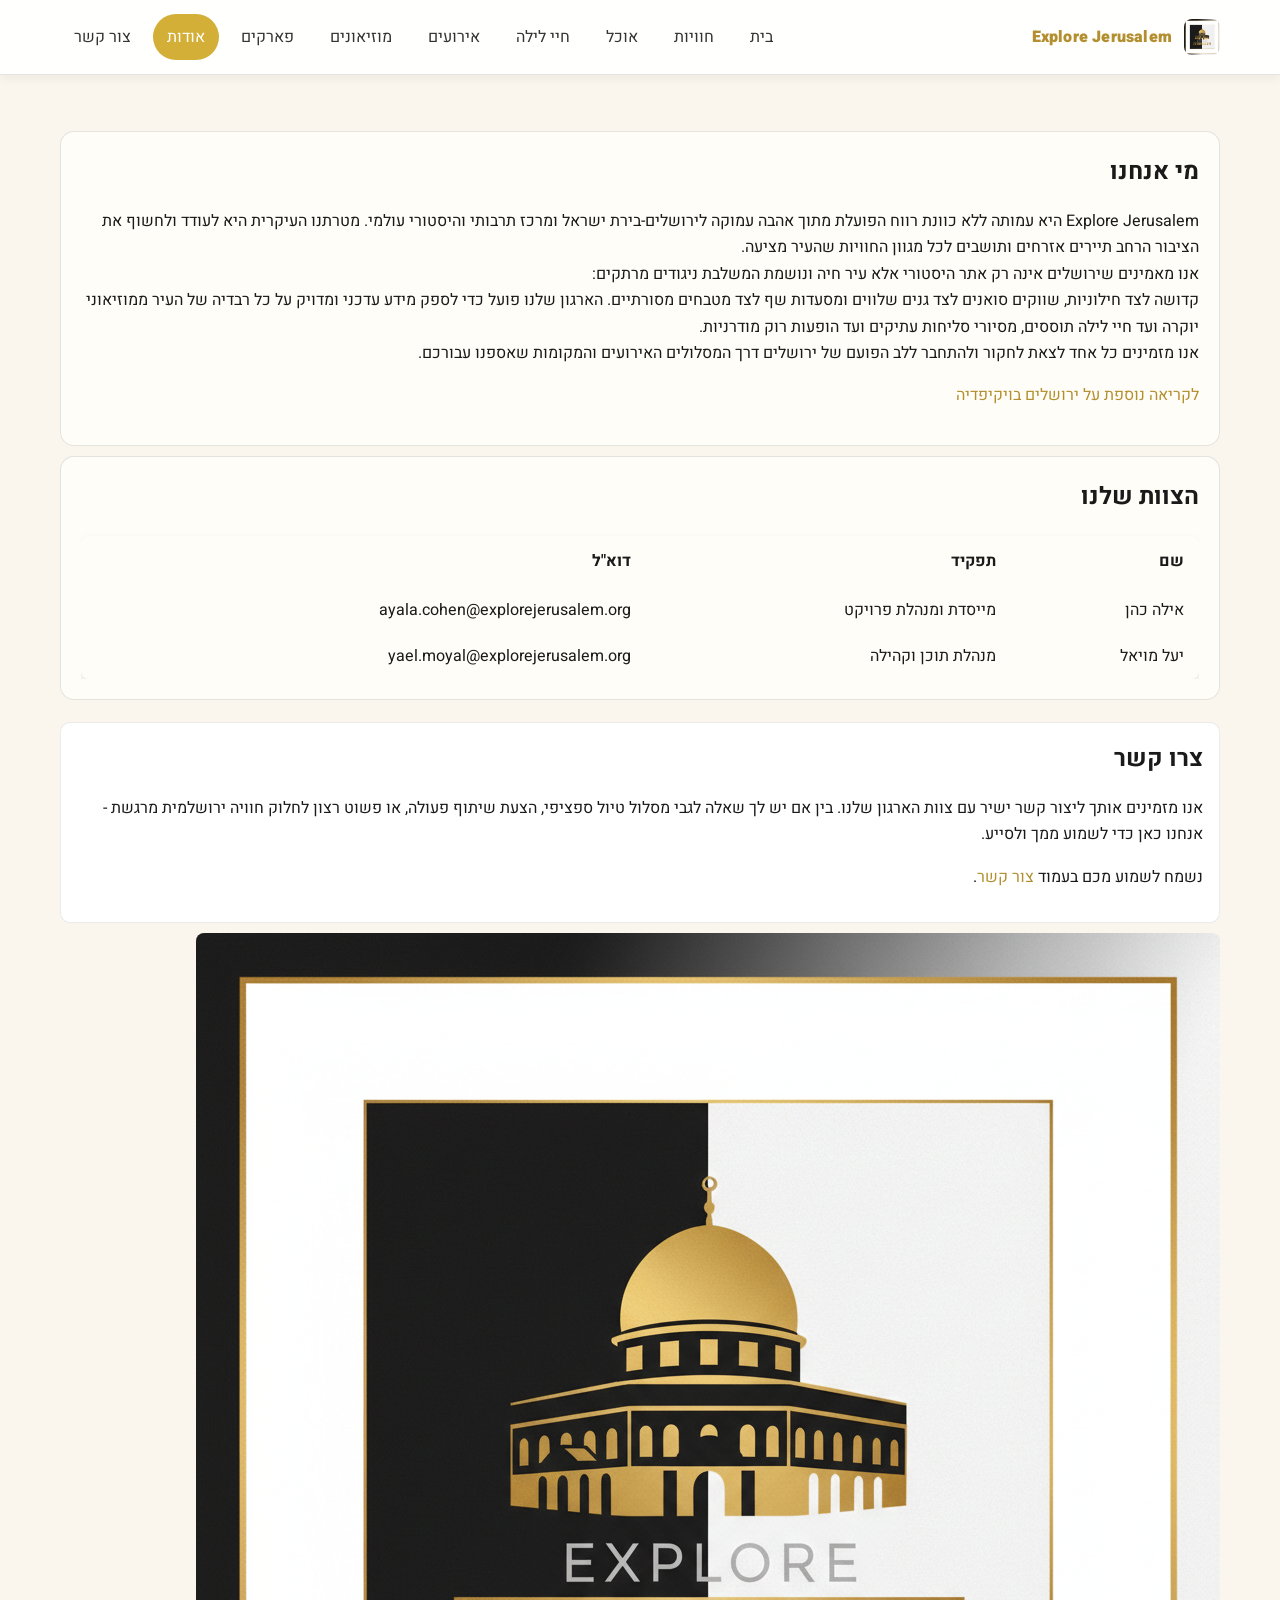
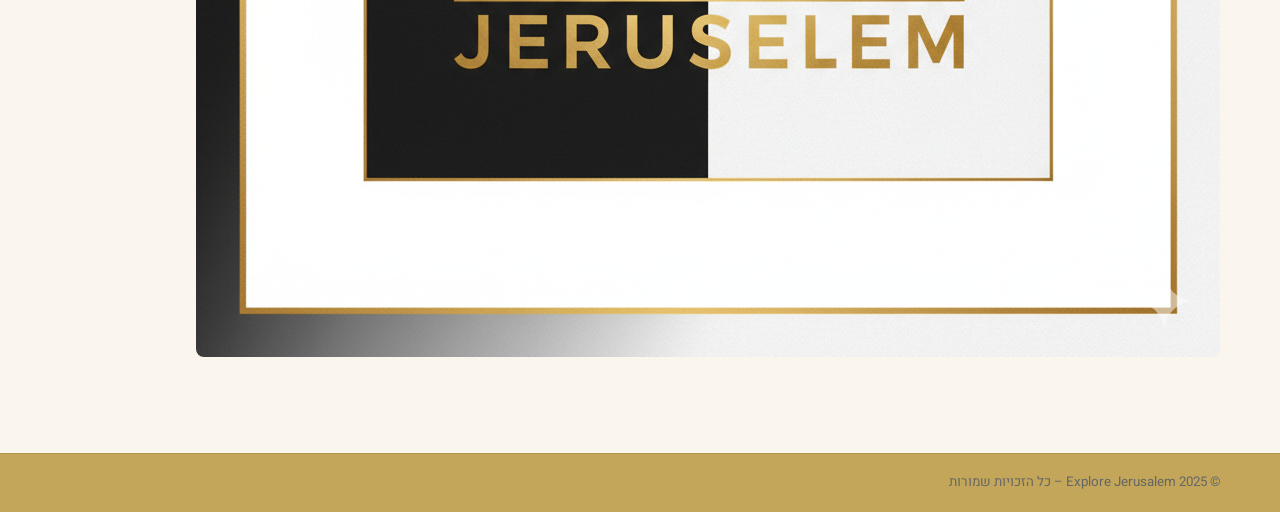
==== commit e6780b26: "Update" ====
--- a/html/about.html
+++ b/html/about.html
@@ -35,13 +35,13 @@
         <a href="events.html">אירועים</a>
         <a href="museum.html">מוזיאונים</a>
         <a href="park.html">פארקים</a>
-        <a href="about.html">אודות</a>
+        <a href="about.html" class="active">אודות</a>
         <a href="contact.html">צור קשר</a>
       </nav>
     </div>
   </header>
 
-  <main id="main" class="section">
+  <main id="main">
     <div class="container layout">
       <div class="col-flex-container">
         <article>
@@ -107,14 +107,10 @@
   </main>
 
   <footer class="footer" role="contentinfo">
-    <div class="container footer-inner">
-      <small>© 2025 Explore Jerusalem – כל הזכויות שמורות</small>
-      <nav class="nav" aria-label="ניווט תחתון">
-      <a href="about.html">אודות</a>
-      <a href="contact.html">צור קשר</a>
-      </nav>
-    </div>
-  </footer>
+		<div class="container footer-inner">
+			<small>© 2025 Explore Jerusalem – כל הזכויות שמורות</small>
+		</div>
+	</footer>
 
 </body>
 </html>
--- a/css/style.css
+++ b/css/style.css
@@ -144,6 +144,7 @@
 	font-size: clamp(16px, 2vw, 20px);
 	color: #444;
 	margin: 0 0 24px;
+	font-weight: 600;
 }
 
 .btn {
@@ -177,7 +178,7 @@
 }
 
 .card {
-	grid-column: span 12;
+	grid-column: span ;
 	background: var(--color-card);
 	border: 1px solid rgba(0,0,0,0.08);
 	border-radius: var(--radius);
@@ -252,7 +253,6 @@
 form { 
 	display: grid;
 	gap: 14px;
-
 }
 
 /* Card Hover */
@@ -327,10 +327,10 @@
 
 }
 
-.flex-item video{
+.flex-item embed{
     width: 100%;
     border-radius: 8px;
-	aspect-ratio: 16 / 9; 
+	  aspect-ratio: 16 / 9; 
 }
 
 .flex-item iframe{
@@ -431,3 +431,14 @@
 .btn-submit:hover {
     background-color: var(--color-primary-600);
 }
+
+/* Utility Classes */
+.m-0 { margin: 0; }
+.mt-3 { margin-top: 1rem; }
+.mt-4 { margin-top: 1.5rem; }
+.mt-5 { margin-top: 2rem; }
+.muted { 
+	color: #666;
+	opacity: 0.9;
+}
+ 
--- a/css/responsive.css
+++ b/css/responsive.css
@@ -9,8 +9,8 @@
 	cursor: pointer; 
 	padding: 10px 12px; 
 	border-radius: 8px; 
-	border: 1px solid #b38f2f; 
-; }
+	border: 1px solid #b38f2f;
+}
 
 .hamburger span { 
 	display: block; 
@@ -33,33 +33,43 @@
 }
 
 @media (max-width: 980px) {
-	.nav { 
+		.nav { 
 		display: none;
 		width: 100%; 
-		flex-direction: 
-		column; gap: 6px; 
-		padding-top: 10px; }
+		flex-direction: column;
+		gap: 6px; 
+		padding-top: 10px;
+	}
 	.header-inner { flex-wrap: wrap; }
 	.hamburger { display: inline-block; }
 	#nav-toggle:checked ~ .nav { display: flex; }
 }
 
-/* Layout simplification */
+/* responsive.css */
+
+/* ... קוד הניווט (Hamburger) ... */
+
+/* Mobile (Default): 1 column (if the base style.css is not 1 column) */
+/* אם אתה רוצה לכפות עמודה אחת רק עד 768px, השתמש בזה: */
 @media (max-width: 768px) {
-	.grid { grid-template-columns: 1fr !important; }
-	.layout { grid-template-columns: 1fr !important; }
-	.card img { height: 200px; }
+    .grid { grid-template-columns: 1fr !important; }
+    .grid .card { grid-column: span 1 !important; }  /* זה כבר קיים */
 }
 
 
-/* Responsive Cards & Layout */
-@media (min-width: 768px) {
-	.grid .card { grid-column: span 6; }
-	.layout { grid-template-columns: 1.5fr 0.7fr; }
-}
-
-@media (min-width: 1024px) {
-	.grid .card { grid-column: span 4; }
+/* Tablet: 2 columns */
+/* מתחיל מפיקסל אחד מעל סיום המובייל */
+@media (min-width: 769px) and (max-width: 1023px) {
+    .grid { grid-template-columns: repeat(2, 1fr); }
+    /* כל כרטיס תופס חצי מה-grid (לא צריך span 1 כי זה 2 עמודות) */
+    .grid .card { grid-column: span 1; } 
 }
 
 
+/* Desktop: 3 columns (span 4 in a 12-col grid) */
+@media (min-width: 1024px) {
+    /* כאן חוזרים לרשת 12 העמודות */
+    .grid { grid-template-columns: repeat(12, 1fr); }
+    /* כל כרטיס תופס 4/12 = שליש מהרוחב */
+    .grid .card { grid-column: span 4; }
+}
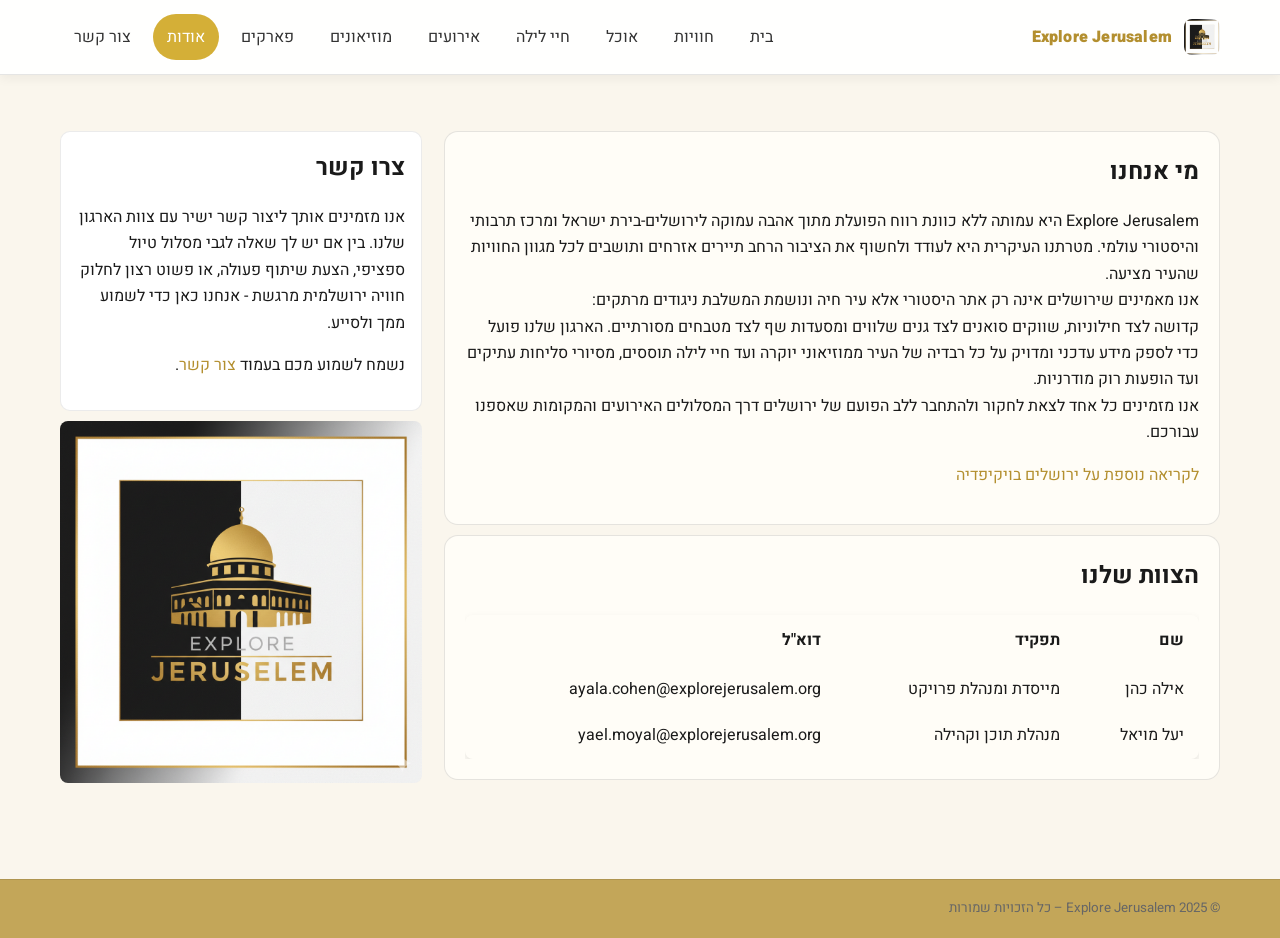
==== commit a0b75dba: "." ====
--- a/html/about.html
+++ b/html/about.html
@@ -41,7 +41,7 @@
     </div>
   </header>
 
-  <main id="main">
+  <main id="main" class="section">
     <div class="container layout">
       <div class="col-flex-container">
         <article>
--- a/css/responsive.css
+++ b/css/responsive.css
@@ -62,7 +62,8 @@
 @media (min-width: 769px) and (max-width: 1023px) {
     .grid { grid-template-columns: repeat(2, 1fr); }
     /* כל כרטיס תופס חצי מה-grid (לא צריך span 1 כי זה 2 עמודות) */
-    .grid .card { grid-column: span 1; } 
+    .grid .card { grid-column: span 6; } 
+	.layout { grid-template-columns: 1.5fr 0.7fr; }
 }
 
 
@@ -72,4 +73,5 @@
     .grid { grid-template-columns: repeat(12, 1fr); }
     /* כל כרטיס תופס 4/12 = שליש מהרוחב */
     .grid .card { grid-column: span 4; }
+	.layout { grid-template-columns: 1.5fr 0.7fr; }
 }
